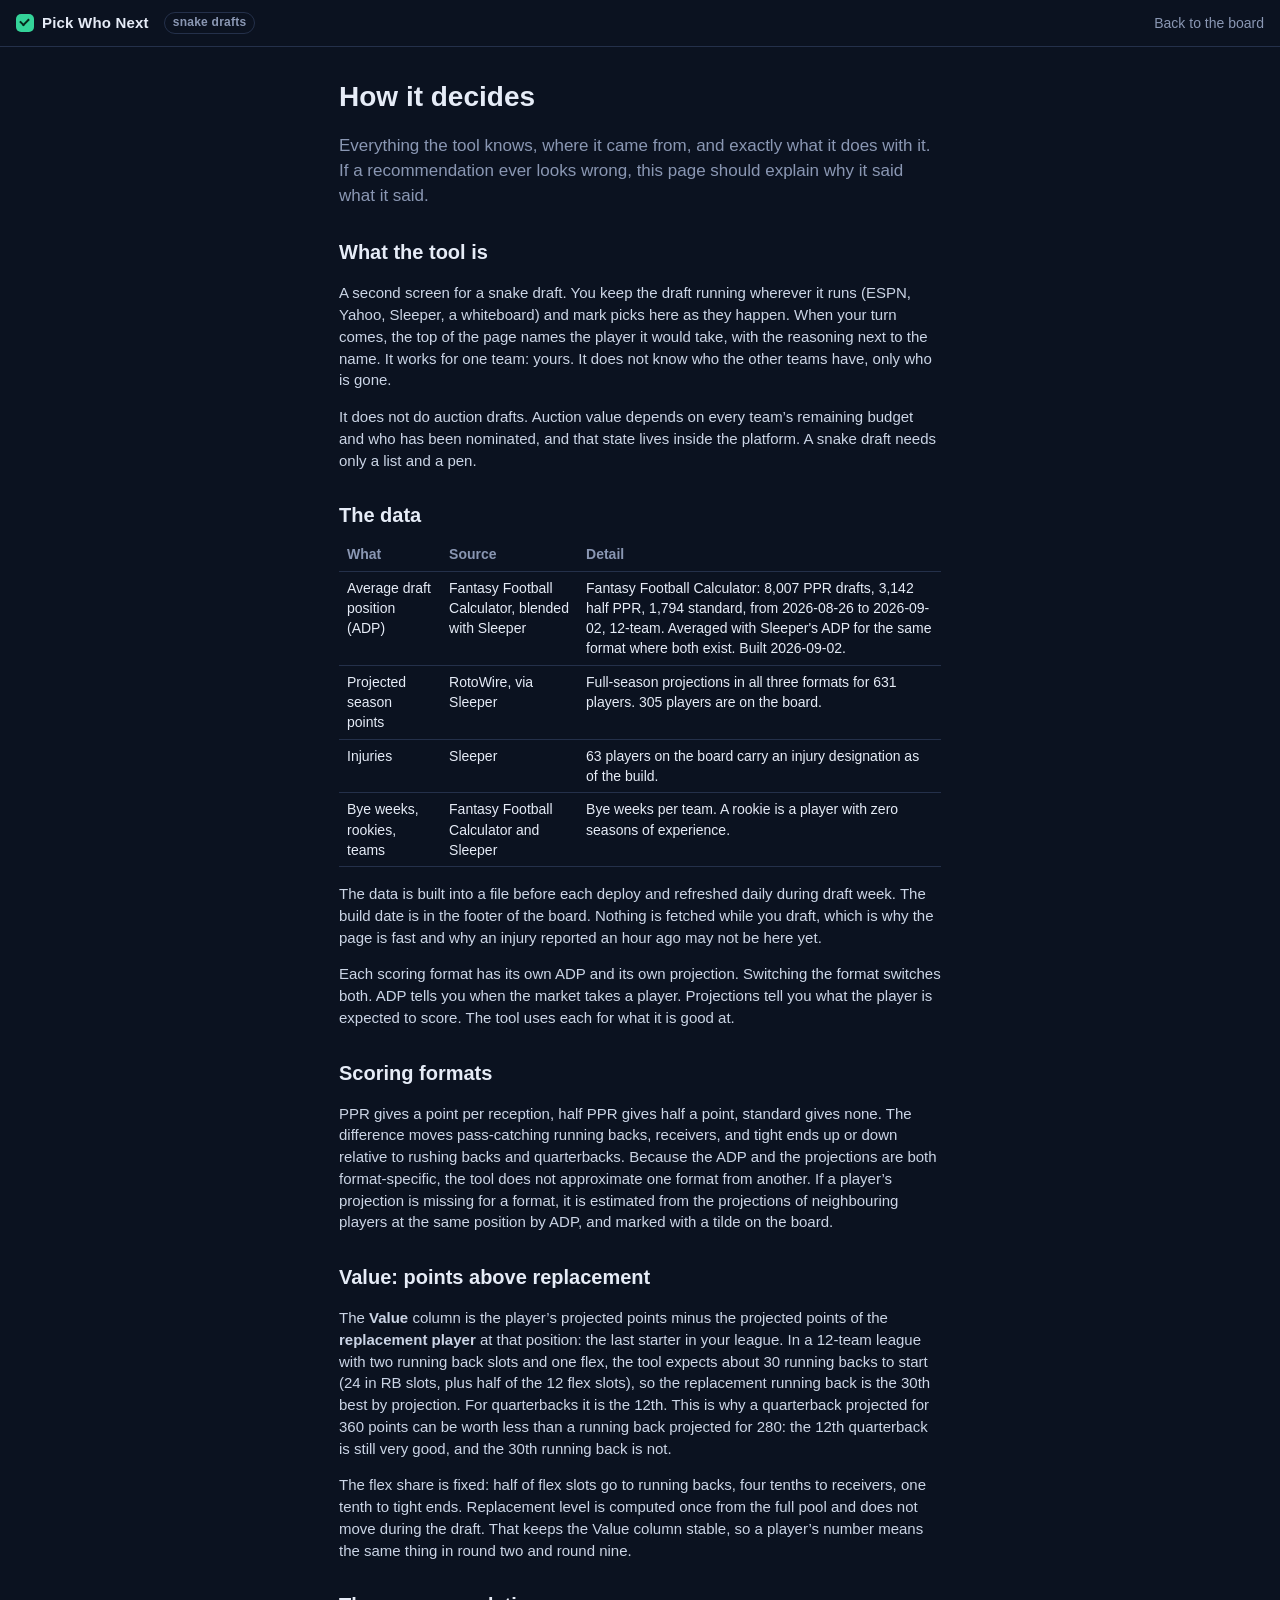
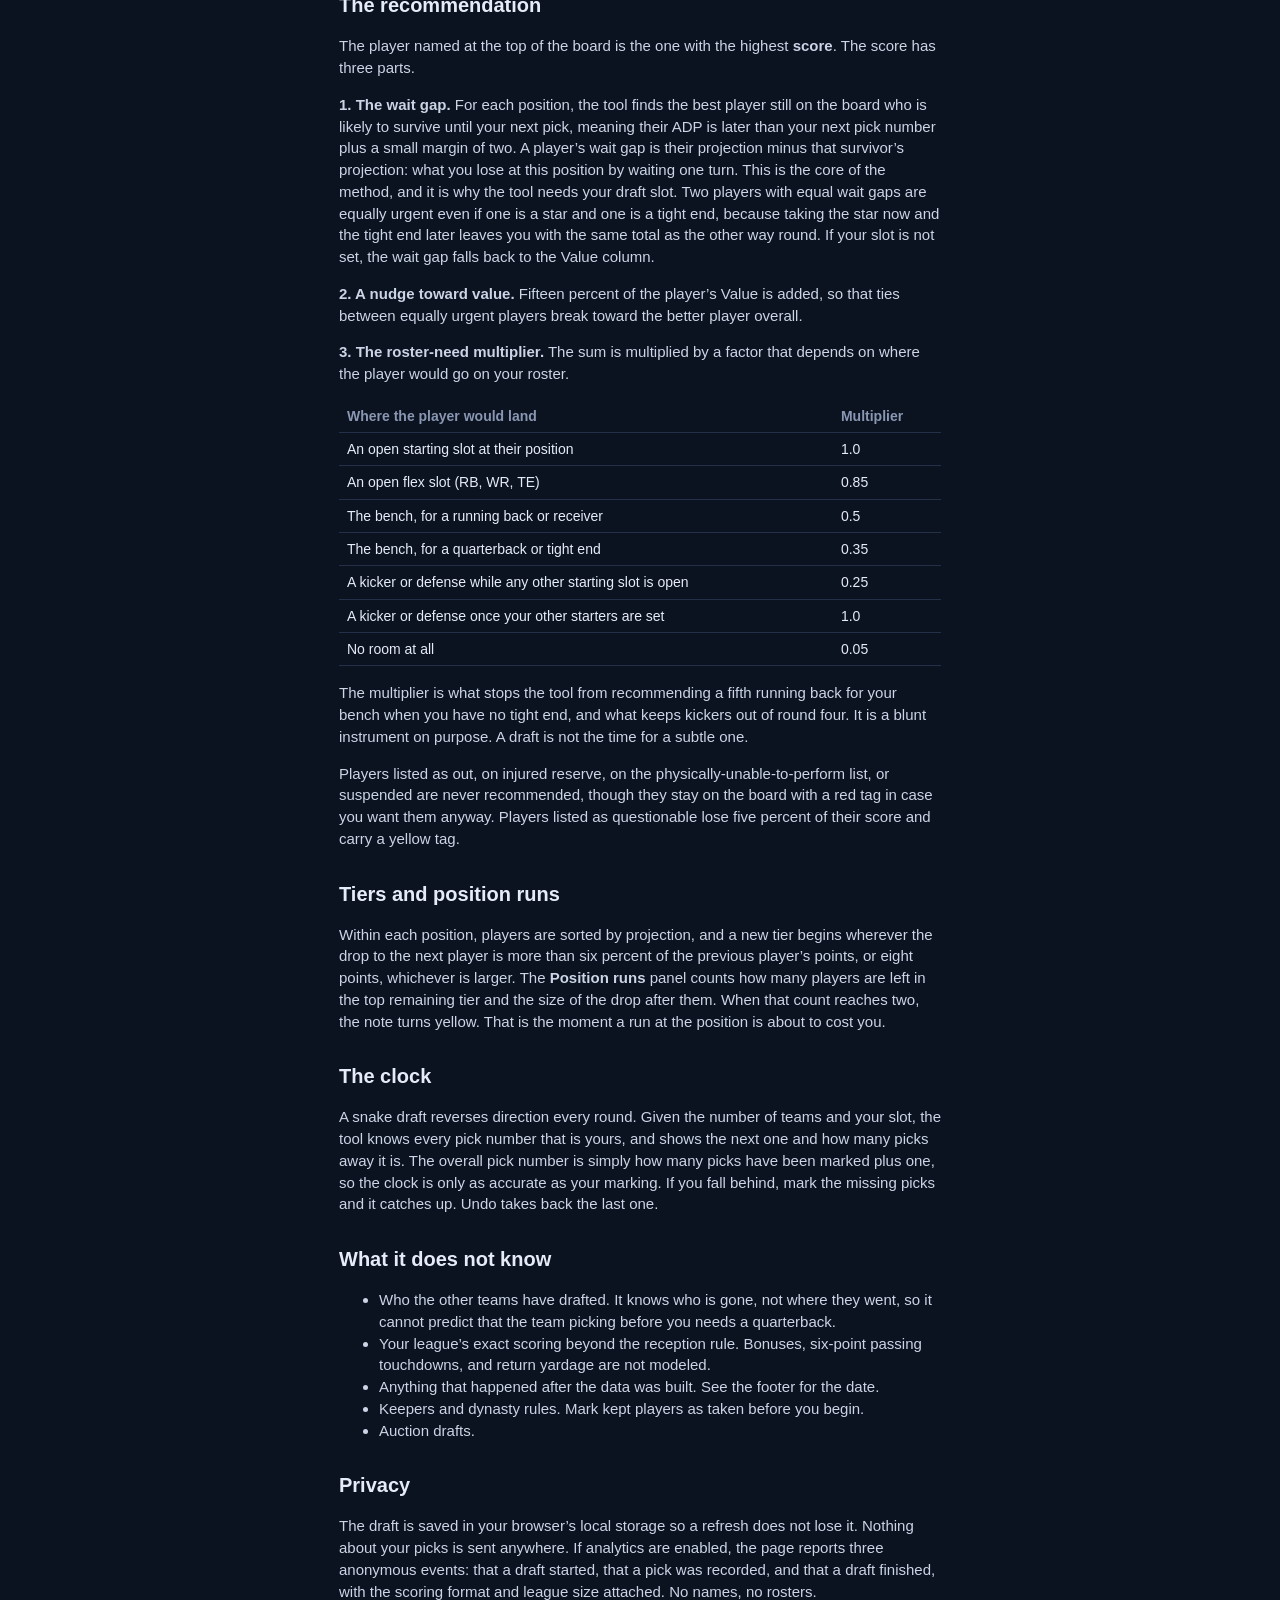
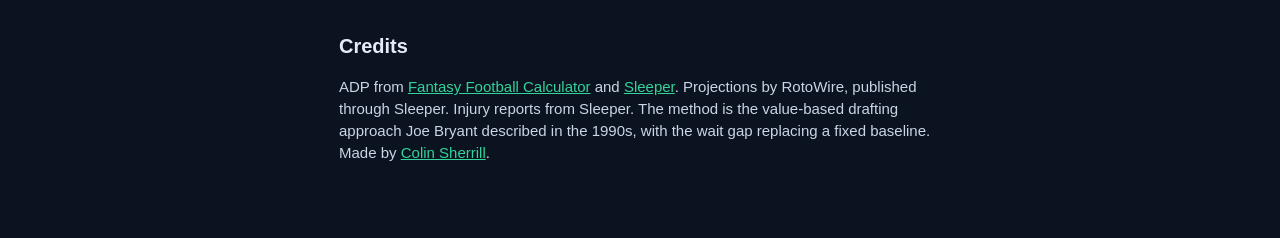
==== how.html @ 8ebbb06a "Pick Who Next: the board, the engine, the data build, and the methodology page A second screen for s" ====
<!doctype html>
<html lang="en">
<head>
<meta charset="utf-8">
<meta name="viewport" content="width=device-width, initial-scale=1">
<title>How Pick Who Next decides</title>
<meta name="description" content="Where the numbers come from and how the recommendation is built: ADP, projections, replacement level, the wait gap, and the roster-need multiplier.">
<link rel="icon" href="data:image/svg+xml,%3Csvg xmlns='http://www.w3.org/2000/svg' viewBox='0 0 64 64'%3E%3Crect width='64' height='64' rx='12' fill='%230f1a2b'/%3E%3Cpath d='M14 34l12 12 24-26' fill='none' stroke='%2334d399' stroke-width='9' stroke-linecap='round' stroke-linejoin='round'/%3E%3C/svg%3E">
<link rel="stylesheet" href="style.css">
</head>
<body>
<header class="top">
  <div class="brand"><a href="/" class="logo"><span class="mark"></span>Pick Who Next</a><span class="tag">snake drafts</span></div>
  <nav class="topnav"><a href="/">Back to the board</a></nav>
</header>
<main class="doc">
  <h1>How it decides</h1>
  <p class="lede">Everything the tool knows, where it came from, and exactly what it does with it. If a recommendation ever looks wrong, this page should explain why it said what it said.</p>

  <h2>What the tool is</h2>
  <p>A second screen for a snake draft. You keep the draft running wherever it runs (ESPN, Yahoo, Sleeper, a whiteboard) and mark picks here as they happen. When your turn comes, the top of the page names the player it would take, with the reasoning next to the name. It works for one team: yours. It does not know who the other teams have, only who is gone.</p>
  <p>It does not do auction drafts. Auction value depends on every team&rsquo;s remaining budget and who has been nominated, and that state lives inside the platform. A snake draft needs only a list and a pen.</p>

  <h2>The data</h2>
  <table id="dataTable">
    <tr><th>What</th><th>Source</th><th>Detail</th></tr>
    <tr><td>Average draft position (ADP)</td><td>Fantasy Football Calculator, blended with Sleeper</td><td id="adpDetail">Loading&hellip;</td></tr>
    <tr><td>Projected season points</td><td>RotoWire, via Sleeper</td><td id="projDetail">Loading&hellip;</td></tr>
    <tr><td>Injuries</td><td>Sleeper</td><td id="injDetail">Loading&hellip;</td></tr>
    <tr><td>Bye weeks, rookies, teams</td><td>Fantasy Football Calculator and Sleeper</td><td>Bye weeks per team. A rookie is a player with zero seasons of experience.</td></tr>
  </table>
  <p>The data is built into a file before each deploy and refreshed daily during draft week. The build date is in the footer of the board. Nothing is fetched while you draft, which is why the page is fast and why an injury reported an hour ago may not be here yet.</p>
  <p>Each scoring format has its own ADP and its own projection. Switching the format switches both. ADP tells you when the market takes a player. Projections tell you what the player is expected to score. The tool uses each for what it is good at.</p>

  <h2>Scoring formats</h2>
  <p>PPR gives a point per reception, half PPR gives half a point, standard gives none. The difference moves pass-catching running backs, receivers, and tight ends up or down relative to rushing backs and quarterbacks. Because the ADP and the projections are both format-specific, the tool does not approximate one format from another. If a player&rsquo;s projection is missing for a format, it is estimated from the projections of neighbouring players at the same position by ADP, and marked with a tilde on the board.</p>

  <h2>Value: points above replacement</h2>
  <p>The <b>Value</b> column is the player&rsquo;s projected points minus the projected points of the <b>replacement player</b> at that position: the last starter in your league. In a 12-team league with two running back slots and one flex, the tool expects about 30 running backs to start (24 in RB slots, plus half of the 12 flex slots), so the replacement running back is the 30th best by projection. For quarterbacks it is the 12th. This is why a quarterback projected for 360 points can be worth less than a running back projected for 280: the 12th quarterback is still very good, and the 30th running back is not.</p>
  <p>The flex share is fixed: half of flex slots go to running backs, four tenths to receivers, one tenth to tight ends. Replacement level is computed once from the full pool and does not move during the draft. That keeps the Value column stable, so a player&rsquo;s number means the same thing in round two and round nine.</p>

  <h2>The recommendation</h2>
  <p>The player named at the top of the board is the one with the highest <b>score</b>. The score has three parts.</p>
  <p><b>1. The wait gap.</b> For each position, the tool finds the best player still on the board who is likely to survive until your next pick, meaning their ADP is later than your next pick number plus a small margin of two. A player&rsquo;s wait gap is their projection minus that survivor&rsquo;s projection: what you lose at this position by waiting one turn. This is the core of the method, and it is why the tool needs your draft slot. Two players with equal wait gaps are equally urgent even if one is a star and one is a tight end, because taking the star now and the tight end later leaves you with the same total as the other way round. If your slot is not set, the wait gap falls back to the Value column.</p>
  <p><b>2. A nudge toward value.</b> Fifteen percent of the player&rsquo;s Value is added, so that ties between equally urgent players break toward the better player overall.</p>
  <p><b>3. The roster-need multiplier.</b> The sum is multiplied by a factor that depends on where the player would go on your roster.</p>
  <table>
    <tr><th>Where the player would land</th><th>Multiplier</th></tr>
    <tr><td>An open starting slot at their position</td><td>1.0</td></tr>
    <tr><td>An open flex slot (RB, WR, TE)</td><td>0.85</td></tr>
    <tr><td>The bench, for a running back or receiver</td><td>0.5</td></tr>
    <tr><td>The bench, for a quarterback or tight end</td><td>0.35</td></tr>
    <tr><td>A kicker or defense while any other starting slot is open</td><td>0.25</td></tr>
    <tr><td>A kicker or defense once your other starters are set</td><td>1.0</td></tr>
    <tr><td>No room at all</td><td>0.05</td></tr>
  </table>
  <p>The multiplier is what stops the tool from recommending a fifth running back for your bench when you have no tight end, and what keeps kickers out of round four. It is a blunt instrument on purpose. A draft is not the time for a subtle one.</p>
  <p>Players listed as out, on injured reserve, on the physically-unable-to-perform list, or suspended are never recommended, though they stay on the board with a red tag in case you want them anyway. Players listed as questionable lose five percent of their score and carry a yellow tag.</p>

  <h2>Tiers and position runs</h2>
  <p>Within each position, players are sorted by projection, and a new tier begins wherever the drop to the next player is more than six percent of the previous player&rsquo;s points, or eight points, whichever is larger. The <b>Position runs</b> panel counts how many players are left in the top remaining tier and the size of the drop after them. When that count reaches two, the note turns yellow. That is the moment a run at the position is about to cost you.</p>

  <h2>The clock</h2>
  <p>A snake draft reverses direction every round. Given the number of teams and your slot, the tool knows every pick number that is yours, and shows the next one and how many picks away it is. The overall pick number is simply how many picks have been marked plus one, so the clock is only as accurate as your marking. If you fall behind, mark the missing picks and it catches up. Undo takes back the last one.</p>

  <h2>What it does not know</h2>
  <ul>
    <li>Who the other teams have drafted. It knows who is gone, not where they went, so it cannot predict that the team picking before you needs a quarterback.</li>
    <li>Your league&rsquo;s exact scoring beyond the reception rule. Bonuses, six-point passing touchdowns, and return yardage are not modeled.</li>
    <li>Anything that happened after the data was built. See the footer for the date.</li>
    <li>Keepers and dynasty rules. Mark kept players as taken before you begin.</li>
    <li>Auction drafts.</li>
  </ul>

  <h2>Privacy</h2>
  <p>The draft is saved in your browser&rsquo;s local storage so a refresh does not lose it. Nothing about your picks is sent anywhere. If analytics are enabled, the page reports three anonymous events: that a draft started, that a pick was recorded, and that a draft finished, with the scoring format and league size attached. No names, no rosters.</p>

  <h2>Credits</h2>
  <p>ADP from <a href="https://fantasyfootballcalculator.com/adp">Fantasy Football Calculator</a> and <a href="https://sleeper.com">Sleeper</a>. Projections by RotoWire, published through Sleeper. Injury reports from Sleeper. The method is the value-based drafting approach Joe Bryant described in the 1990s, with the wait gap replacing a fixed baseline. Made by <a href="https://colin.sh">Colin Sherrill</a>.</p>
</main>
<script>
fetch("data/players.json").then(function (r) { return r.json(); }).then(function (d) {
  var m = d.meta, a = m.sources.adp.formats;
  function n(x) { return (x || 0).toLocaleString(); }
  document.getElementById("adpDetail").textContent = "Fantasy Football Calculator: " + n(a.ppr.drafts) + " PPR drafts, " + n(a.half.drafts) + " half PPR, " + n(a.std.drafts) + " standard, from " + a.ppr.start + " to " + a.ppr.end + ", 12-team. Averaged with Sleeper's ADP for the same format where both exist. Built " + m.built.slice(0, 10) + ".";
  document.getElementById("projDetail").textContent = "Full-season projections in all three formats for " + n(m.sources.projections.players) + " players. " + d.players.length + " players are on the board.";
  document.getElementById("injDetail").textContent = n(m.sources.injuries.flagged) + " players on the board carry an injury designation as of the build.";
});
</script>
</body>
</html>
---- style.css ----
/* Pick Who Next. Dark war room, position colors, one column on phones. */
:root {
  --bg: #0b1220; --panel: #111a2c; --panel2: #16213a; --line: #24304a;
  --text: #e6ecf7; --muted: #8a97b3; --accent: #34d399; --warn: #fbbf24; --bad: #f87171;
  --qb: #f472b6; --rb: #34d399; --wr: #60a5fa; --te: #fb923c; --k: #a78bfa; --def: #94a3b8;
  --mono: ui-monospace, SFMono-Regular, Menlo, Consolas, monospace;
  --sans: -apple-system, BlinkMacSystemFont, "Segoe UI", Roboto, Helvetica, Arial, sans-serif;
}
* { box-sizing: border-box; }
[hidden] { display: none !important; }
html { color-scheme: dark; }
body { margin: 0; background: var(--bg); color: var(--text); font: 15px/1.45 var(--sans); -webkit-font-smoothing: antialiased; }
a { color: var(--accent); }
button, input { font: inherit; color: inherit; }
.skip { position: absolute; left: -999px; }
.skip:focus { left: 8px; top: 8px; background: var(--accent); color: #000; padding: 6px 10px; z-index: 9; }
.muted { color: var(--muted); }

.top { display: flex; align-items: center; justify-content: space-between; padding: 12px 16px; border-bottom: 1px solid var(--line); }
.brand { display: flex; align-items: center; gap: 10px; }
.logo { color: var(--text); text-decoration: none; font-weight: 700; letter-spacing: .2px; display: flex; align-items: center; gap: 8px; }
.mark { width: 18px; height: 18px; border-radius: 5px; background: var(--accent); display: inline-block; position: relative; }
.mark::after { content: ""; position: absolute; left: 4px; top: 4px; width: 7px; height: 4px; border-left: 2.5px solid #06281c; border-bottom: 2.5px solid #06281c; transform: rotate(-45deg); }
.brand .tag { font-size: 12px; color: var(--muted); border: 1px solid var(--line); border-radius: 999px; padding: 1px 8px; }
.topnav a { color: var(--muted); text-decoration: none; font-size: 14px; }
.topnav a:hover { color: var(--text); }

.wrap { max-width: 1180px; margin: 0 auto; padding: 14px 16px 40px; }
.intro h1 { font-size: 24px; margin: 6px 0 4px; }
.intro p { margin: 0 0 14px; color: var(--muted); max-width: 70ch; }

.panel { background: var(--panel); border: 1px solid var(--line); border-radius: 12px; padding: 12px; }
.panel + .panel { margin-top: 12px; }
.ptitle { font-weight: 600; margin-bottom: 8px; display: flex; justify-content: space-between; align-items: baseline; }

.settings { margin-bottom: 12px; }
.row1 { display: flex; flex-wrap: wrap; gap: 10px; align-items: center; }
.seg { display: inline-flex; border: 1px solid var(--line); border-radius: 8px; overflow: hidden; }
.seg button { background: transparent; border: 0; padding: 7px 12px; cursor: pointer; color: var(--muted); }
.seg button + button { border-left: 1px solid var(--line); }
.seg button.on { background: var(--panel2); color: var(--text); }
.seg.small button { padding: 5px 9px; font-size: 13px; }
.num { display: inline-flex; align-items: center; gap: 6px; color: var(--muted); font-size: 14px; }
.num input { width: 58px; background: var(--panel2); border: 1px solid var(--line); border-radius: 6px; padding: 6px 8px; color: var(--text); }
.btn { background: var(--accent); color: #05281b; border: 0; border-radius: 8px; padding: 7px 12px; font-weight: 600; cursor: pointer; }
.btn.ghost { background: transparent; color: var(--text); border: 1px solid var(--line); font-weight: 500; }
.btn.ghost.danger:hover { border-color: var(--bad); color: var(--bad); }
.btn.wide { width: 100%; margin-top: 8px; }
.rostercfg { display: flex; flex-wrap: wrap; gap: 8px 12px; align-items: center; margin-top: 10px; padding-top: 10px; border-top: 1px solid var(--line); font-size: 14px; color: var(--muted); }
.rostercfg label { display: inline-flex; align-items: center; gap: 5px; }
.rostercfg input { width: 46px; background: var(--panel2); border: 1px solid var(--line); border-radius: 6px; padding: 4px 6px; color: var(--text); }
.cfgl { font-weight: 600; color: var(--text); }
.cfgnote { flex-basis: 100%; font-size: 13px; }

.grid { display: grid; grid-template-columns: minmax(0, 1fr) 320px; gap: 12px; align-items: start; }
@media (max-width: 860px) { .grid { grid-template-columns: 1fr; } }

.clockbar { display: flex; gap: 10px; align-items: stretch; margin-bottom: 12px; flex-wrap: wrap; }
.clock { flex: 1; min-width: 140px; background: var(--panel); border: 1px solid var(--line); border-radius: 12px; padding: 8px 12px; display: flex; flex-direction: column; }
.clock .k { font-size: 12px; color: var(--muted); }
.clock b { font-size: 22px; font-family: var(--mono); }
.clock small { color: var(--muted); font-size: 12px; }
.clock.mine.soon { border-color: var(--accent); box-shadow: 0 0 0 1px var(--accent) inset; }
.clock.mine.now { border-color: var(--accent); background: #10281f; }
.clockbtns { display: flex; align-items: center; }

.rec { margin-bottom: 12px; border-color: #2a4b3e; }
.reclabel { font-size: 12px; text-transform: uppercase; letter-spacing: .08em; color: var(--accent); }
.recname { font-size: 26px; font-weight: 700; margin: 2px 0; }
.recname small { font-size: 14px; font-weight: 500; color: var(--muted); margin-left: 8px; }
.recwhy { color: var(--text); margin: 4px 0 8px; max-width: 78ch; }
.recwhy .muted { color: var(--muted); }
.recalts { display: flex; flex-wrap: wrap; gap: 8px 18px; font-size: 13px; color: var(--muted); }
.recalts b { color: var(--text); font-weight: 600; }
.recbtns { margin-top: 10px; display: flex; gap: 8px; }

.toolbar { display: flex; flex-wrap: wrap; gap: 8px; align-items: center; }
#search { flex: 1 1 220px; background: var(--panel2); border: 1px solid var(--line); border-radius: 8px; padding: 8px 10px; color: var(--text); min-width: 0; }
.chips { display: flex; gap: 4px; flex-wrap: wrap; }
.chip { background: transparent; border: 1px solid var(--line); color: var(--muted); border-radius: 999px; padding: 4px 10px; cursor: pointer; font-size: 13px; }
.chip.active { color: var(--text); background: var(--panel2); }
.chip.needed { border-color: var(--accent); color: var(--accent); }
.count { font-size: 12px; color: var(--muted); margin: 8px 0 4px; }

.hdr, .prow { display: grid; grid-template-columns: 56px minmax(0, 1fr) 40px 52px 52px 52px 118px; gap: 8px; align-items: center; }
.hdr { font-size: 11px; text-transform: uppercase; letter-spacing: .06em; color: var(--muted); padding: 4px 8px; border-bottom: 1px solid var(--line); }
.h-bye, .h-adp, .h-proj, .h-val, .adp, .proj, .val, .bye { text-align: right; font-family: var(--mono); font-size: 13px; }
.prow { padding: 7px 8px; border-left: 3px solid transparent; border-bottom: 1px solid #1a2438; }
.prow.rec { background: #10281f; }
.prow.out { opacity: .55; }
.pos { font-size: 12px; font-weight: 700; font-family: var(--mono); }
.pos small { font-weight: 400; opacity: .8; margin-left: 2px; }
.name { font-weight: 600; white-space: nowrap; overflow: hidden; text-overflow: ellipsis; }
.name .tm { font-weight: 400; color: var(--muted); font-size: 12px; margin-left: 6px; }
.tag { display: inline-block; font-size: 10px; padding: 1px 5px; border-radius: 4px; margin-left: 5px; vertical-align: middle; font-weight: 600; letter-spacing: .02em; }
.tag.r { background: #2b2a44; color: #c4b5fd; }
.tag.t { background: #1c2740; color: var(--muted); }
.tag.q { background: #3a2f12; color: var(--warn); }
.tag.o { background: #3b1a1a; color: var(--bad); }
.tag.e { background: #1c2740; color: var(--muted); }
.val.neg { color: var(--muted); }
.acts { display: flex; gap: 6px; justify-content: flex-end; }
.mini { border: 1px solid var(--line); background: transparent; color: var(--text); border-radius: 6px; padding: 4px 9px; cursor: pointer; font-size: 13px; }
.mini.mine { border-color: var(--accent); color: var(--accent); }
.mini.mine.now { background: var(--accent); color: #05281b; font-weight: 600; }
.empty { color: var(--muted); padding: 18px 8px; text-align: center; }

@media (max-width: 640px) {
  .hdr, .prow { grid-template-columns: 44px minmax(0, 1fr) 46px 46px 104px; }
  .h-bye, .bye, .h-proj, .proj { display: none; }
  .mini { padding: 4px 7px; font-size: 12px; }
  .intro h1 { font-size: 20px; }
}

.slot { display: grid; grid-template-columns: 44px 1fr; gap: 8px; padding: 4px 0; border-bottom: 1px solid #1a2438; font-size: 14px; }
.slot .sp { font-family: var(--mono); font-size: 12px; font-weight: 700; }
.slot .who.empty { color: var(--muted); }
.slot small { color: var(--muted); margin-left: 6px; font-size: 12px; }
.benchl { font-size: 12px; color: var(--muted); margin: 8px 0 2px; }
.warn { margin-top: 8px; font-size: 13px; color: var(--warn); }
.ok { color: var(--accent); font-size: 13px; margin-bottom: 6px; }
.need { font-size: 13px; color: var(--muted); margin-bottom: 6px; }
.need b { color: var(--text); }

.cliff { margin-bottom: 8px; }
.cliff .t { display: flex; justify-content: space-between; font-size: 13px; }
.cliff .bar { height: 6px; background: #1a2438; border-radius: 3px; overflow: hidden; margin: 4px 0; }
.cliff .bar span { display: block; height: 100%; }
.cliff .n { font-size: 12px; color: var(--muted); }
.cliff .n.warn { color: var(--warn); }

.logitem { display: flex; gap: 8px; align-items: baseline; font-size: 13px; padding: 3px 0; }
.logitem .pk { font-family: var(--mono); color: var(--muted); width: 40px; }
.logitem .mt { font-size: 10px; color: var(--accent); border: 1px solid var(--accent); border-radius: 4px; padding: 0 4px; }

.summary { margin-top: 12px; }
.summary pre { white-space: pre-wrap; font-family: var(--mono); font-size: 13px; background: var(--panel2); padding: 12px; border-radius: 8px; }
.sumbtns { display: flex; gap: 8px; }

.foot { max-width: 1180px; margin: 0 auto; padding: 0 16px 30px; color: var(--muted); font-size: 13px; display: flex; flex-wrap: wrap; gap: 6px; }
.foot a { color: var(--muted); }

/* how.html */
.doc { max-width: 76ch; margin: 0 auto; padding: 20px 16px 60px; }
.doc h1 { font-size: 28px; margin: 10px 0 6px; }
.doc h2 { font-size: 20px; margin: 30px 0 8px; }
.doc p, .doc li { color: #cbd5e6; }
.doc table { border-collapse: collapse; width: 100%; font-size: 14px; margin: 8px 0 16px; }
.doc td, .doc th { text-align: left; padding: 6px 8px; border-bottom: 1px solid var(--line); vertical-align: top; }
.doc th { color: var(--muted); font-weight: 600; }
.doc code { font-family: var(--mono); font-size: 13px; background: var(--panel2); padding: 1px 5px; border-radius: 4px; }
.doc .lede { font-size: 17px; color: var(--muted); }
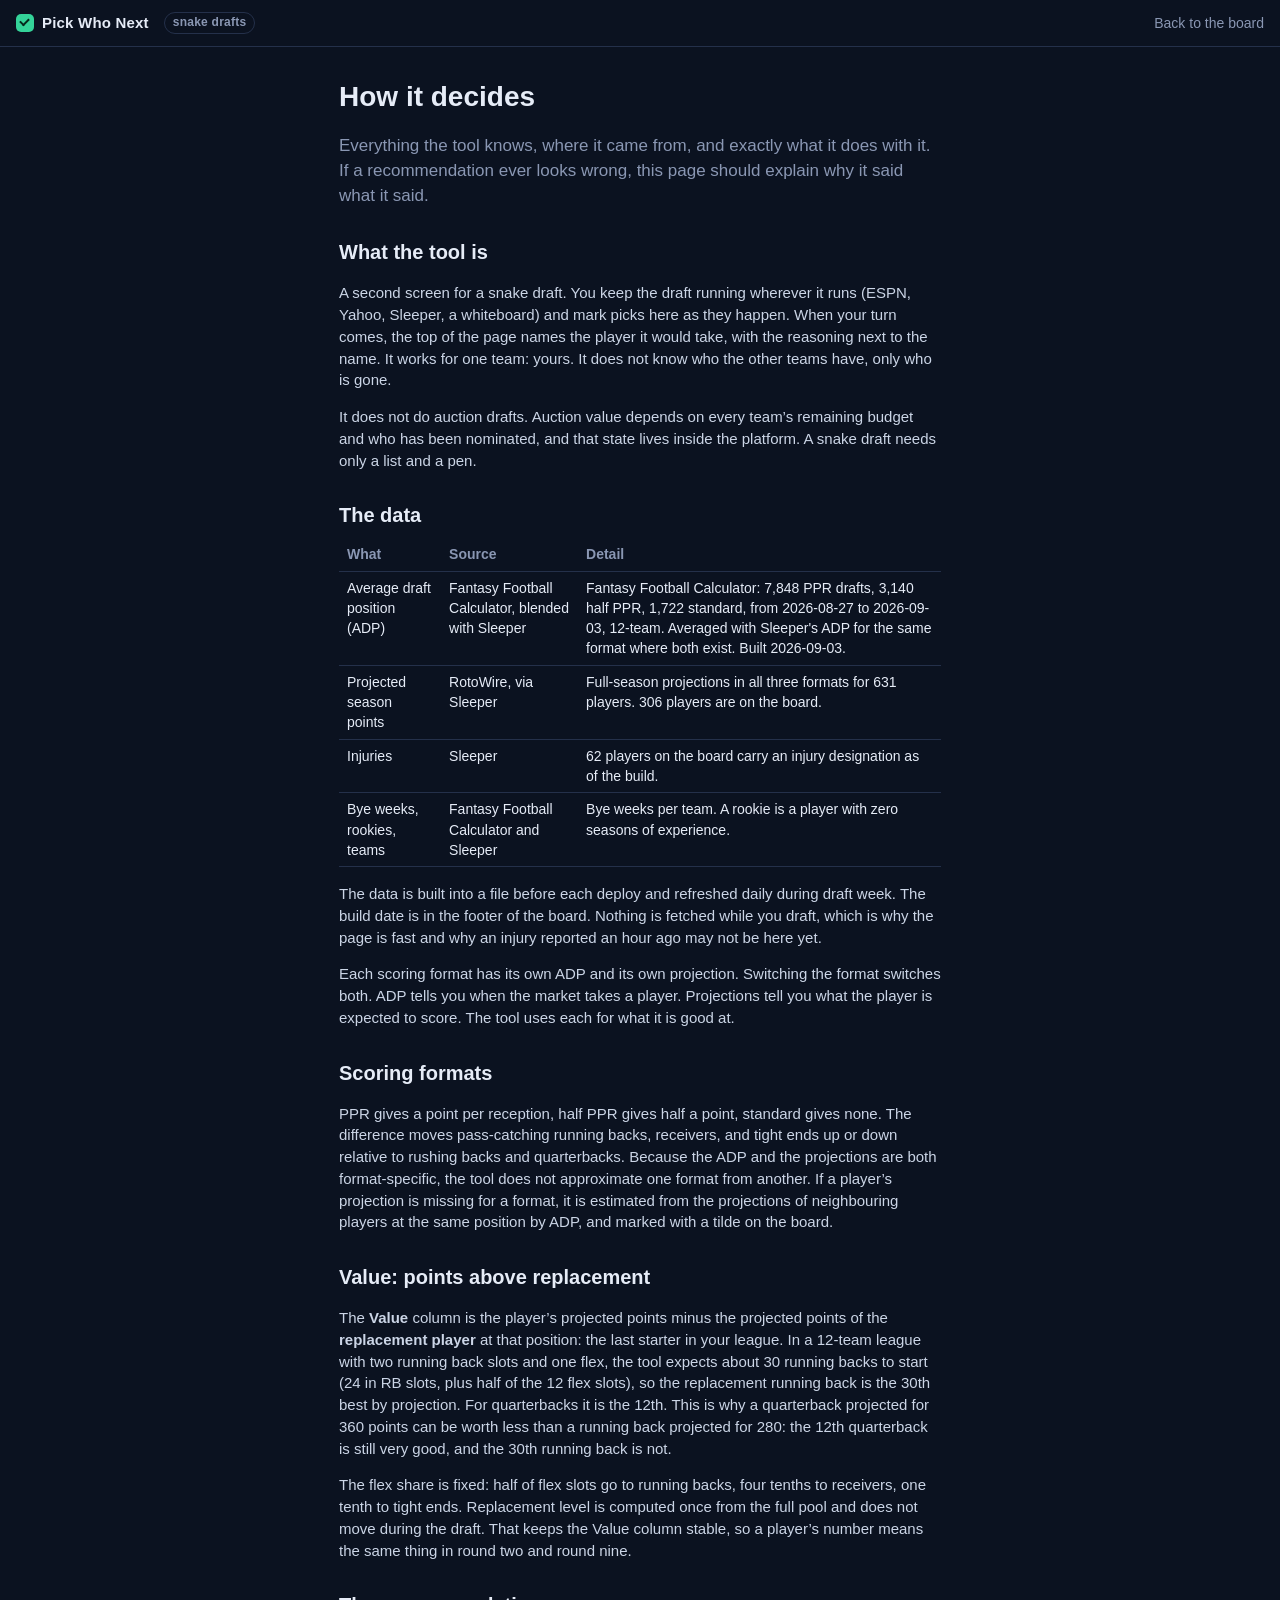
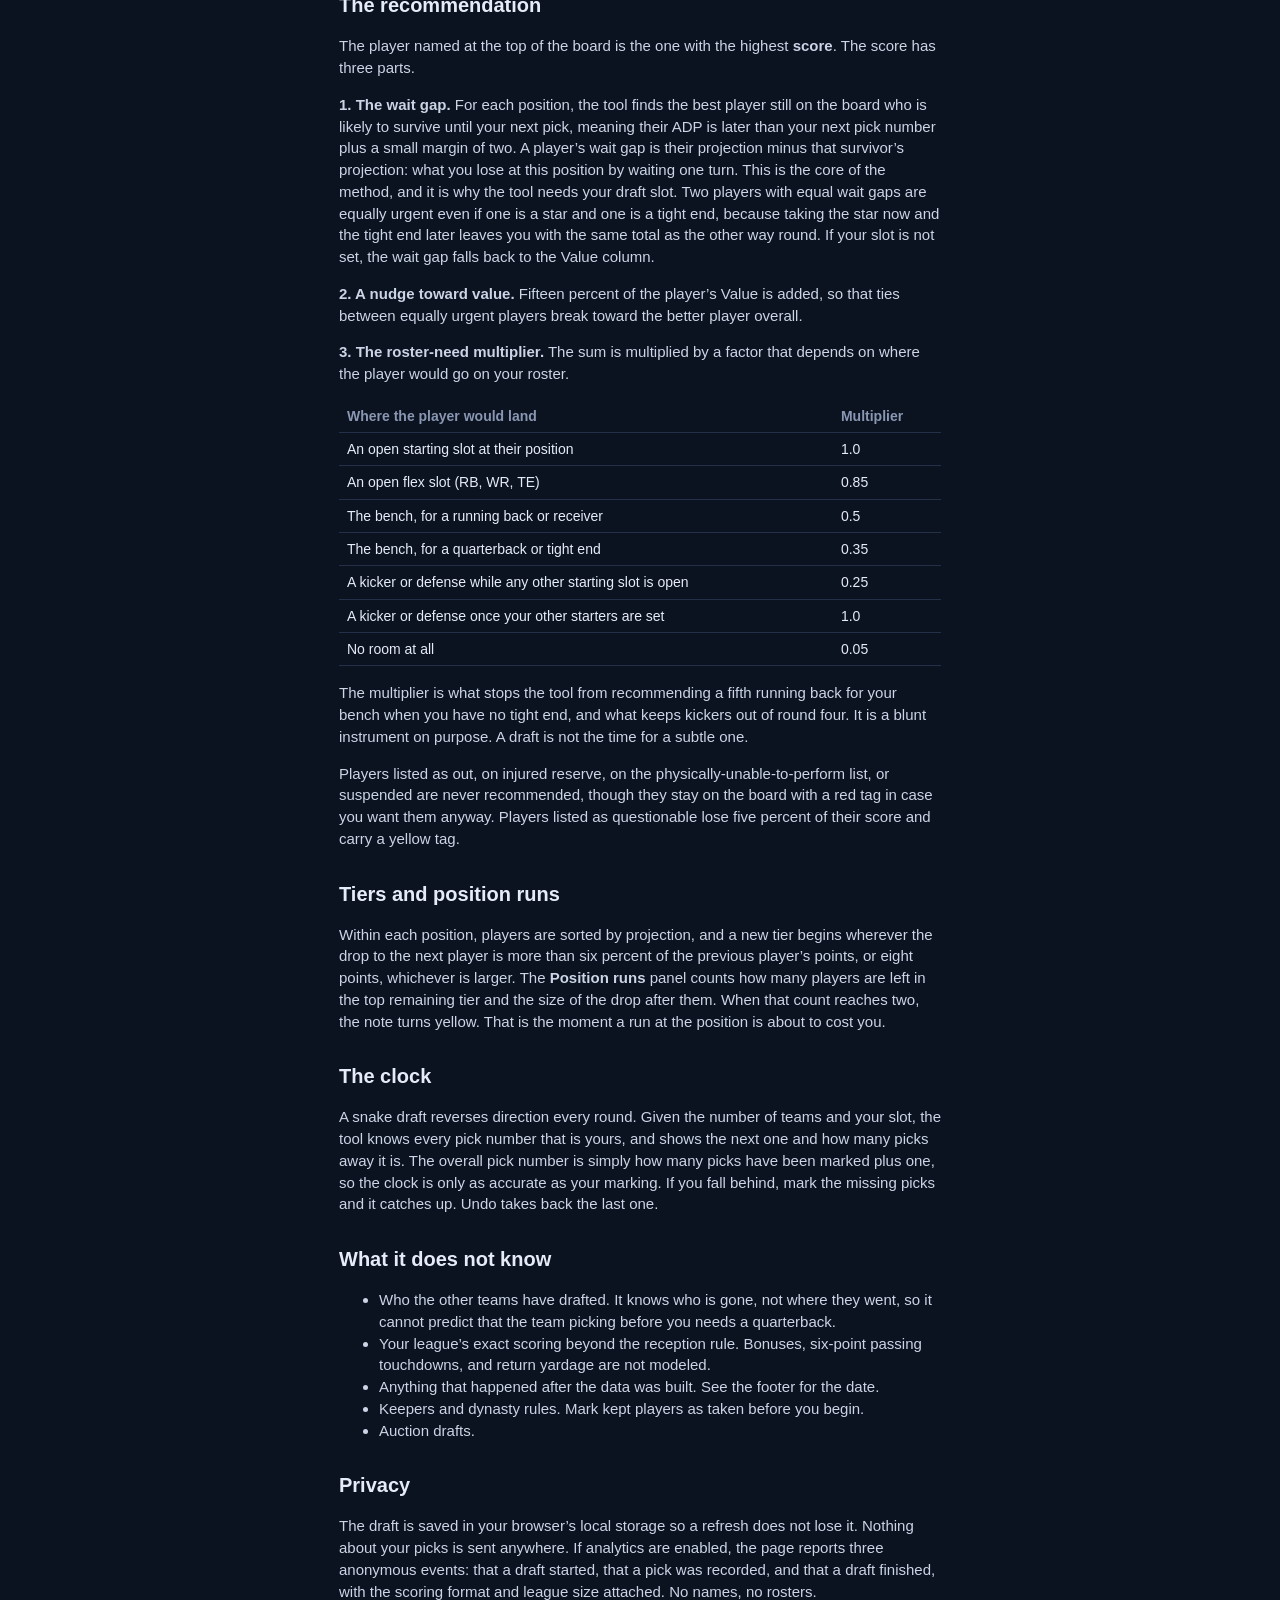
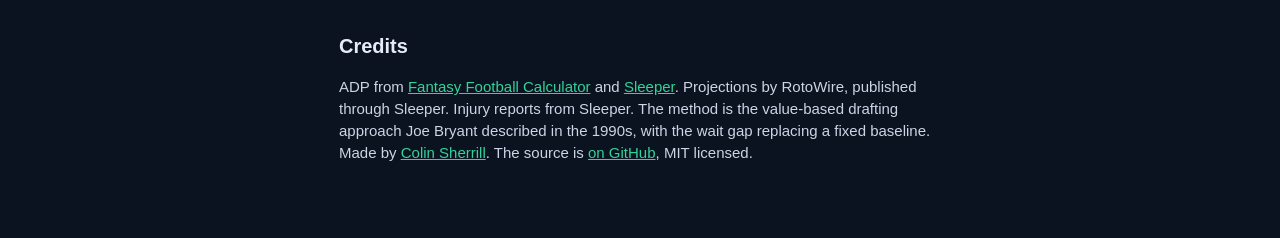
==== commit 2d6c416d: "Open source: MIT license, source links, and a status note on the ads plan Co-Authored-By: Claude Fab" ====
--- a/how.html
+++ b/how.html
@@ -76,7 +76,7 @@
   <p>The draft is saved in your browser&rsquo;s local storage so a refresh does not lose it. Nothing about your picks is sent anywhere. If analytics are enabled, the page reports three anonymous events: that a draft started, that a pick was recorded, and that a draft finished, with the scoring format and league size attached. No names, no rosters.</p>
 
   <h2>Credits</h2>
-  <p>ADP from <a href="https://fantasyfootballcalculator.com/adp">Fantasy Football Calculator</a> and <a href="https://sleeper.com">Sleeper</a>. Projections by RotoWire, published through Sleeper. Injury reports from Sleeper. The method is the value-based drafting approach Joe Bryant described in the 1990s, with the wait gap replacing a fixed baseline. Made by <a href="https://colin.sh">Colin Sherrill</a>.</p>
+  <p>ADP from <a href="https://fantasyfootballcalculator.com/adp">Fantasy Football Calculator</a> and <a href="https://sleeper.com">Sleeper</a>. Projections by RotoWire, published through Sleeper. Injury reports from Sleeper. The method is the value-based drafting approach Joe Bryant described in the 1990s, with the wait gap replacing a fixed baseline. Made by <a href="https://colin.sh">Colin Sherrill</a>. The source is <a href="https://github.com/cpsherrill/pickwhonext">on GitHub</a>, MIT licensed.</p>
 </main>
 <script>
 fetch("data/players.json").then(function (r) { return r.json(); }).then(function (d) {
--- a/style.css
+++ b/style.css
@@ -106,9 +106,15 @@
 .empty { color: var(--muted); padding: 18px 8px; text-align: center; }
 
 @media (max-width: 640px) {
-  .hdr, .prow { grid-template-columns: 44px minmax(0, 1fr) 46px 46px 104px; }
-  .h-bye, .bye, .h-proj, .proj { display: none; }
-  .mini { padding: 4px 7px; font-size: 12px; }
+  .hdr, .prow { grid-template-columns: 40px minmax(0, 1fr) 44px 92px; gap: 6px; }
+  .h-bye, .bye, .h-proj, .proj, .h-val, .val { display: none; }
+  .prow { padding: 6px; }
+  .name { white-space: normal; font-size: 14px; line-height: 1.25; }
+  .name .sub { display: block; margin-top: 1px; }
+  .name .tm { margin-left: 0; }
+  .name .tag:first-of-type { margin-left: 6px; }
+  .mini { padding: 4px 6px; font-size: 12px; }
+  .acts { gap: 4px; }
   .intro h1 { font-size: 20px; }
 }
 
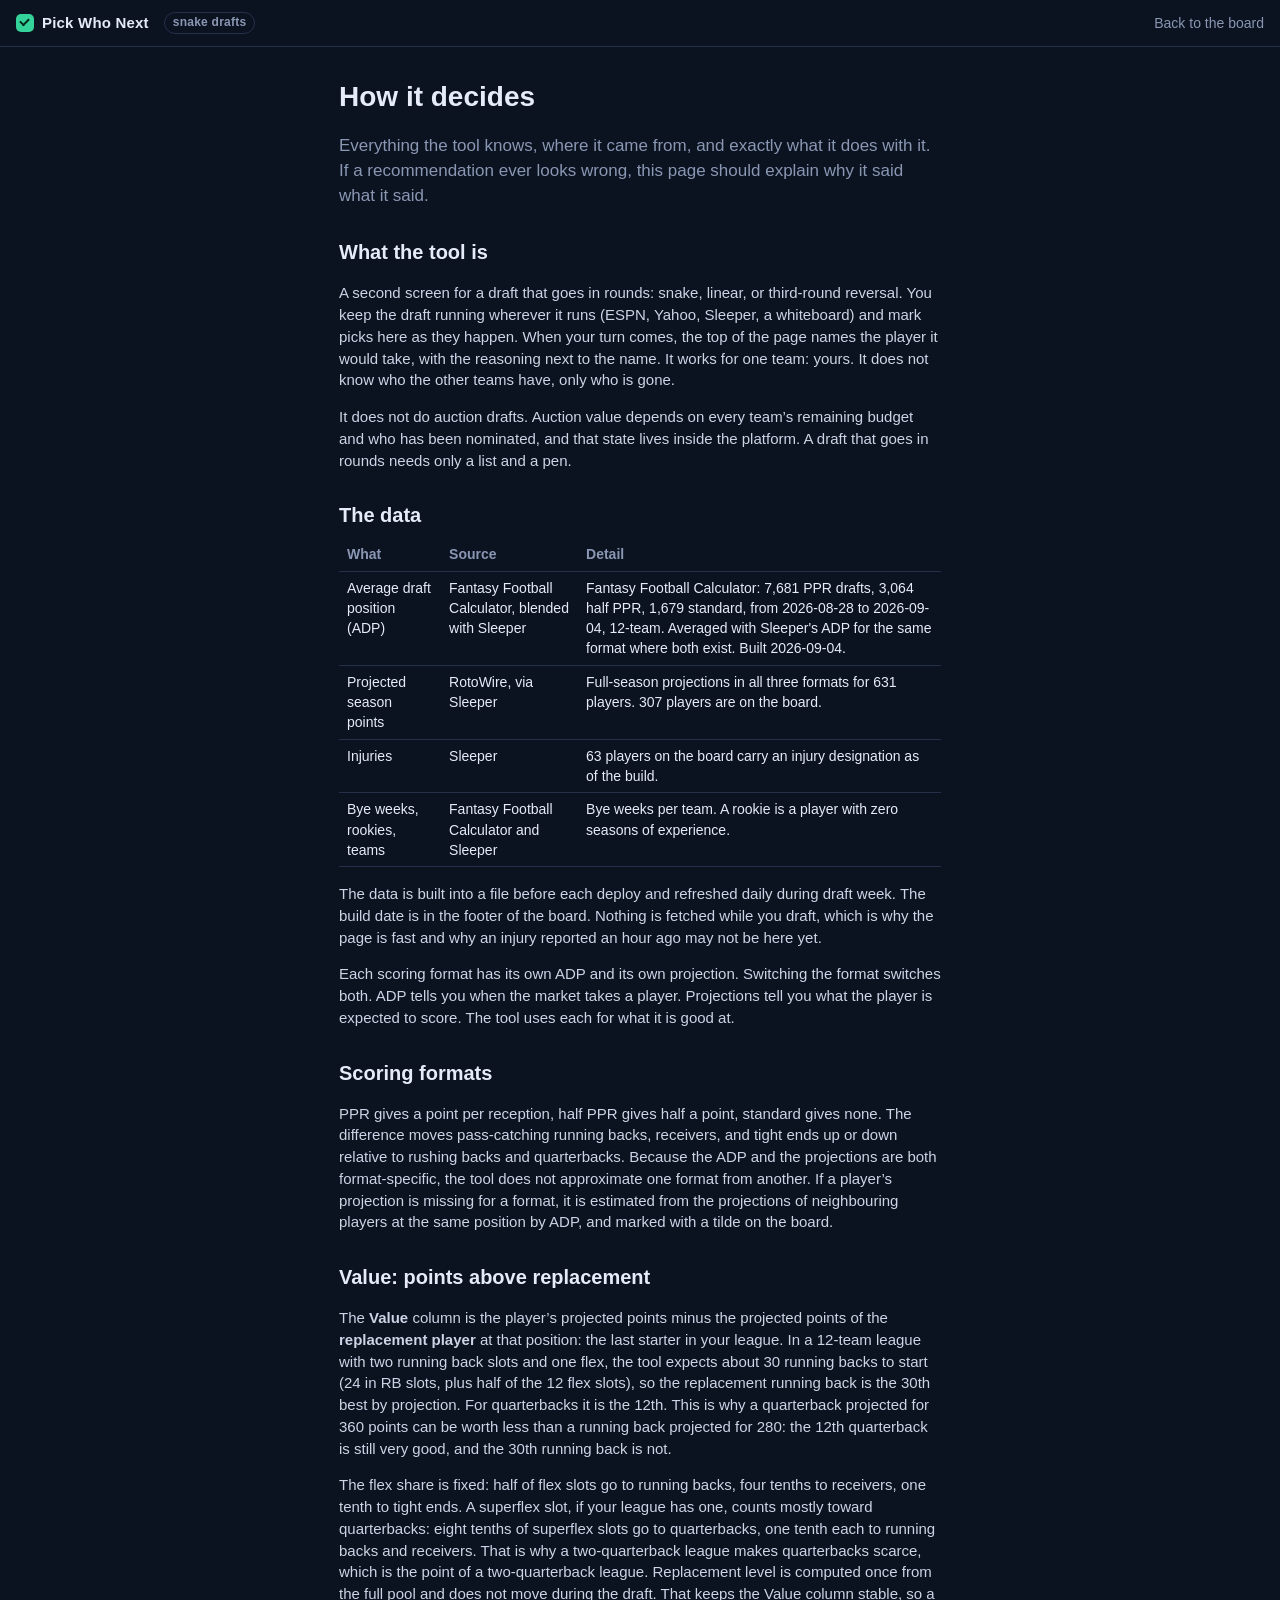
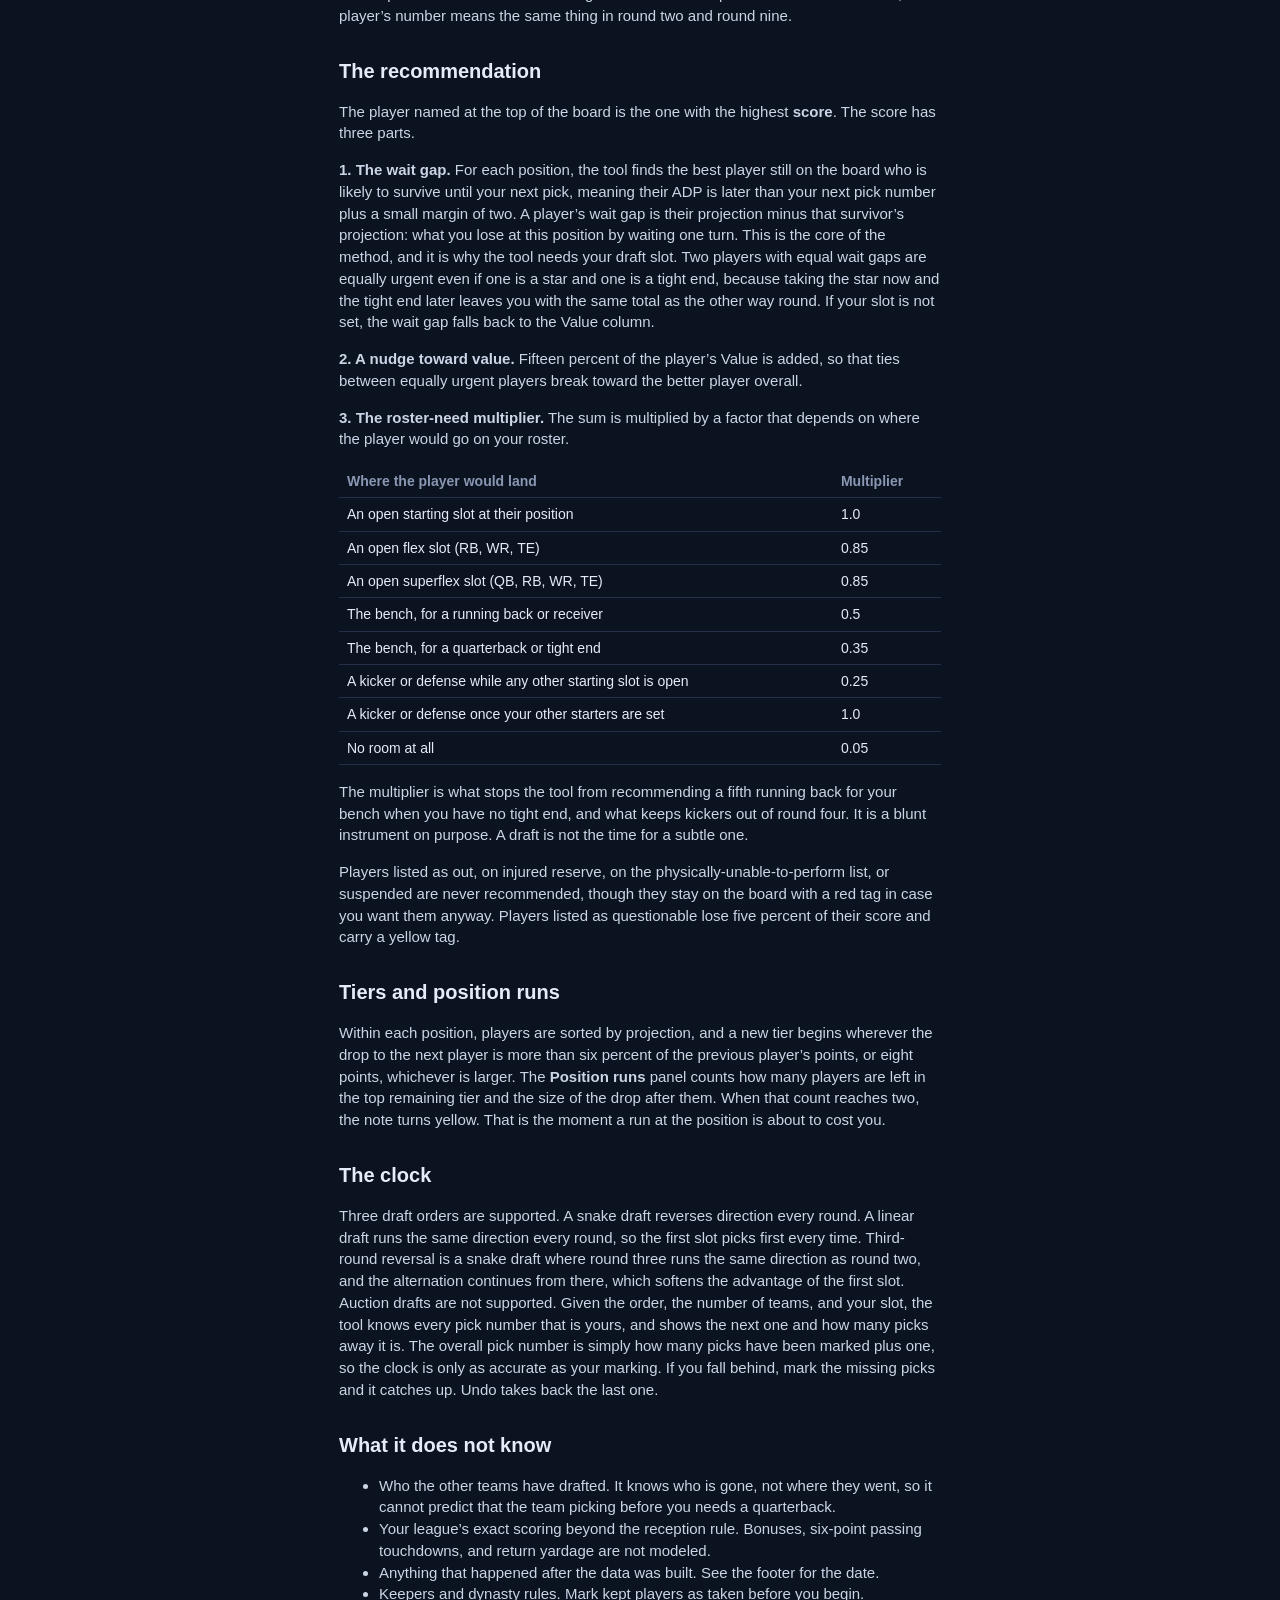
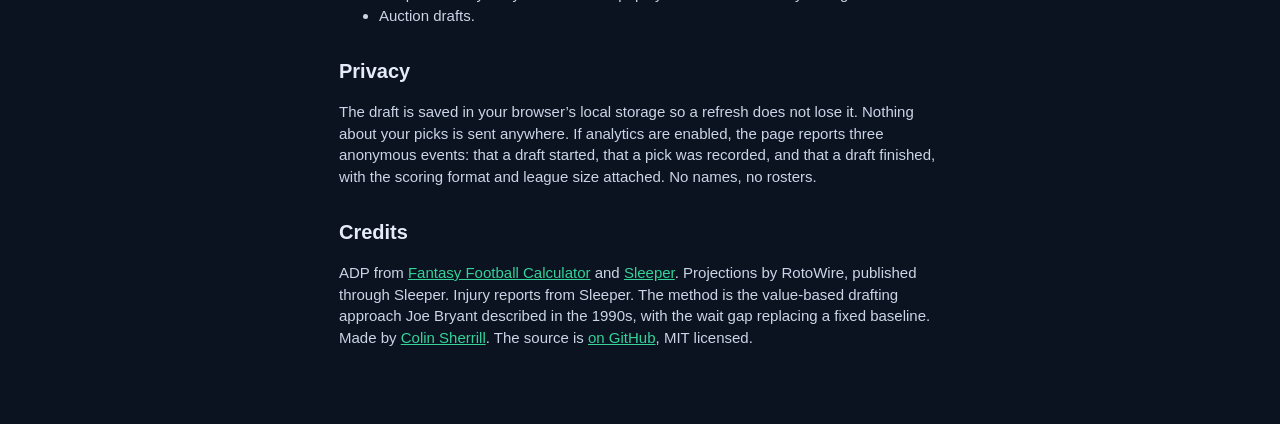
==== commit 6950b851: "Draft order (snake, linear, third-round reversal), superflex, and a visible roster line From the ori" ====
--- a/how.html
+++ b/how.html
@@ -18,8 +18,8 @@
   <p class="lede">Everything the tool knows, where it came from, and exactly what it does with it. If a recommendation ever looks wrong, this page should explain why it said what it said.</p>
 
   <h2>What the tool is</h2>
-  <p>A second screen for a snake draft. You keep the draft running wherever it runs (ESPN, Yahoo, Sleeper, a whiteboard) and mark picks here as they happen. When your turn comes, the top of the page names the player it would take, with the reasoning next to the name. It works for one team: yours. It does not know who the other teams have, only who is gone.</p>
-  <p>It does not do auction drafts. Auction value depends on every team&rsquo;s remaining budget and who has been nominated, and that state lives inside the platform. A snake draft needs only a list and a pen.</p>
+  <p>A second screen for a draft that goes in rounds: snake, linear, or third-round reversal. You keep the draft running wherever it runs (ESPN, Yahoo, Sleeper, a whiteboard) and mark picks here as they happen. When your turn comes, the top of the page names the player it would take, with the reasoning next to the name. It works for one team: yours. It does not know who the other teams have, only who is gone.</p>
+  <p>It does not do auction drafts. Auction value depends on every team&rsquo;s remaining budget and who has been nominated, and that state lives inside the platform. A draft that goes in rounds needs only a list and a pen.</p>
 
   <h2>The data</h2>
   <table id="dataTable">
@@ -37,7 +37,7 @@
 
   <h2>Value: points above replacement</h2>
   <p>The <b>Value</b> column is the player&rsquo;s projected points minus the projected points of the <b>replacement player</b> at that position: the last starter in your league. In a 12-team league with two running back slots and one flex, the tool expects about 30 running backs to start (24 in RB slots, plus half of the 12 flex slots), so the replacement running back is the 30th best by projection. For quarterbacks it is the 12th. This is why a quarterback projected for 360 points can be worth less than a running back projected for 280: the 12th quarterback is still very good, and the 30th running back is not.</p>
-  <p>The flex share is fixed: half of flex slots go to running backs, four tenths to receivers, one tenth to tight ends. Replacement level is computed once from the full pool and does not move during the draft. That keeps the Value column stable, so a player&rsquo;s number means the same thing in round two and round nine.</p>
+  <p>The flex share is fixed: half of flex slots go to running backs, four tenths to receivers, one tenth to tight ends. A superflex slot, if your league has one, counts mostly toward quarterbacks: eight tenths of superflex slots go to quarterbacks, one tenth each to running backs and receivers. That is why a two-quarterback league makes quarterbacks scarce, which is the point of a two-quarterback league. Replacement level is computed once from the full pool and does not move during the draft. That keeps the Value column stable, so a player&rsquo;s number means the same thing in round two and round nine.</p>
 
   <h2>The recommendation</h2>
   <p>The player named at the top of the board is the one with the highest <b>score</b>. The score has three parts.</p>
@@ -48,6 +48,7 @@
     <tr><th>Where the player would land</th><th>Multiplier</th></tr>
     <tr><td>An open starting slot at their position</td><td>1.0</td></tr>
     <tr><td>An open flex slot (RB, WR, TE)</td><td>0.85</td></tr>
+    <tr><td>An open superflex slot (QB, RB, WR, TE)</td><td>0.85</td></tr>
     <tr><td>The bench, for a running back or receiver</td><td>0.5</td></tr>
     <tr><td>The bench, for a quarterback or tight end</td><td>0.35</td></tr>
     <tr><td>A kicker or defense while any other starting slot is open</td><td>0.25</td></tr>
@@ -61,7 +62,7 @@
   <p>Within each position, players are sorted by projection, and a new tier begins wherever the drop to the next player is more than six percent of the previous player&rsquo;s points, or eight points, whichever is larger. The <b>Position runs</b> panel counts how many players are left in the top remaining tier and the size of the drop after them. When that count reaches two, the note turns yellow. That is the moment a run at the position is about to cost you.</p>
 
   <h2>The clock</h2>
-  <p>A snake draft reverses direction every round. Given the number of teams and your slot, the tool knows every pick number that is yours, and shows the next one and how many picks away it is. The overall pick number is simply how many picks have been marked plus one, so the clock is only as accurate as your marking. If you fall behind, mark the missing picks and it catches up. Undo takes back the last one.</p>
+  <p>Three draft orders are supported. A snake draft reverses direction every round. A linear draft runs the same direction every round, so the first slot picks first every time. Third-round reversal is a snake draft where round three runs the same direction as round two, and the alternation continues from there, which softens the advantage of the first slot. Auction drafts are not supported. Given the order, the number of teams, and your slot, the tool knows every pick number that is yours, and shows the next one and how many picks away it is. The overall pick number is simply how many picks have been marked plus one, so the clock is only as accurate as your marking. If you fall behind, mark the missing picks and it catches up. Undo takes back the last one.</p>
 
   <h2>What it does not know</h2>
   <ul>
--- a/style.css
+++ b/style.css
@@ -46,6 +46,8 @@
 .btn.ghost { background: transparent; color: var(--text); border: 1px solid var(--line); font-weight: 500; }
 .btn.ghost.danger:hover { border-color: var(--bad); color: var(--bad); }
 .btn.wide { width: 100%; margin-top: 8px; }
+.rsum { font-family: var(--mono); font-size: 12px; color: var(--muted); cursor: pointer; letter-spacing: .02em; }
+.rsum:hover { color: var(--text); }
 .rostercfg { display: flex; flex-wrap: wrap; gap: 8px 12px; align-items: center; margin-top: 10px; padding-top: 10px; border-top: 1px solid var(--line); font-size: 14px; color: var(--muted); }
 .rostercfg label { display: inline-flex; align-items: center; gap: 5px; }
 .rostercfg input { width: 46px; background: var(--panel2); border: 1px solid var(--line); border-radius: 6px; padding: 4px 6px; color: var(--text); }
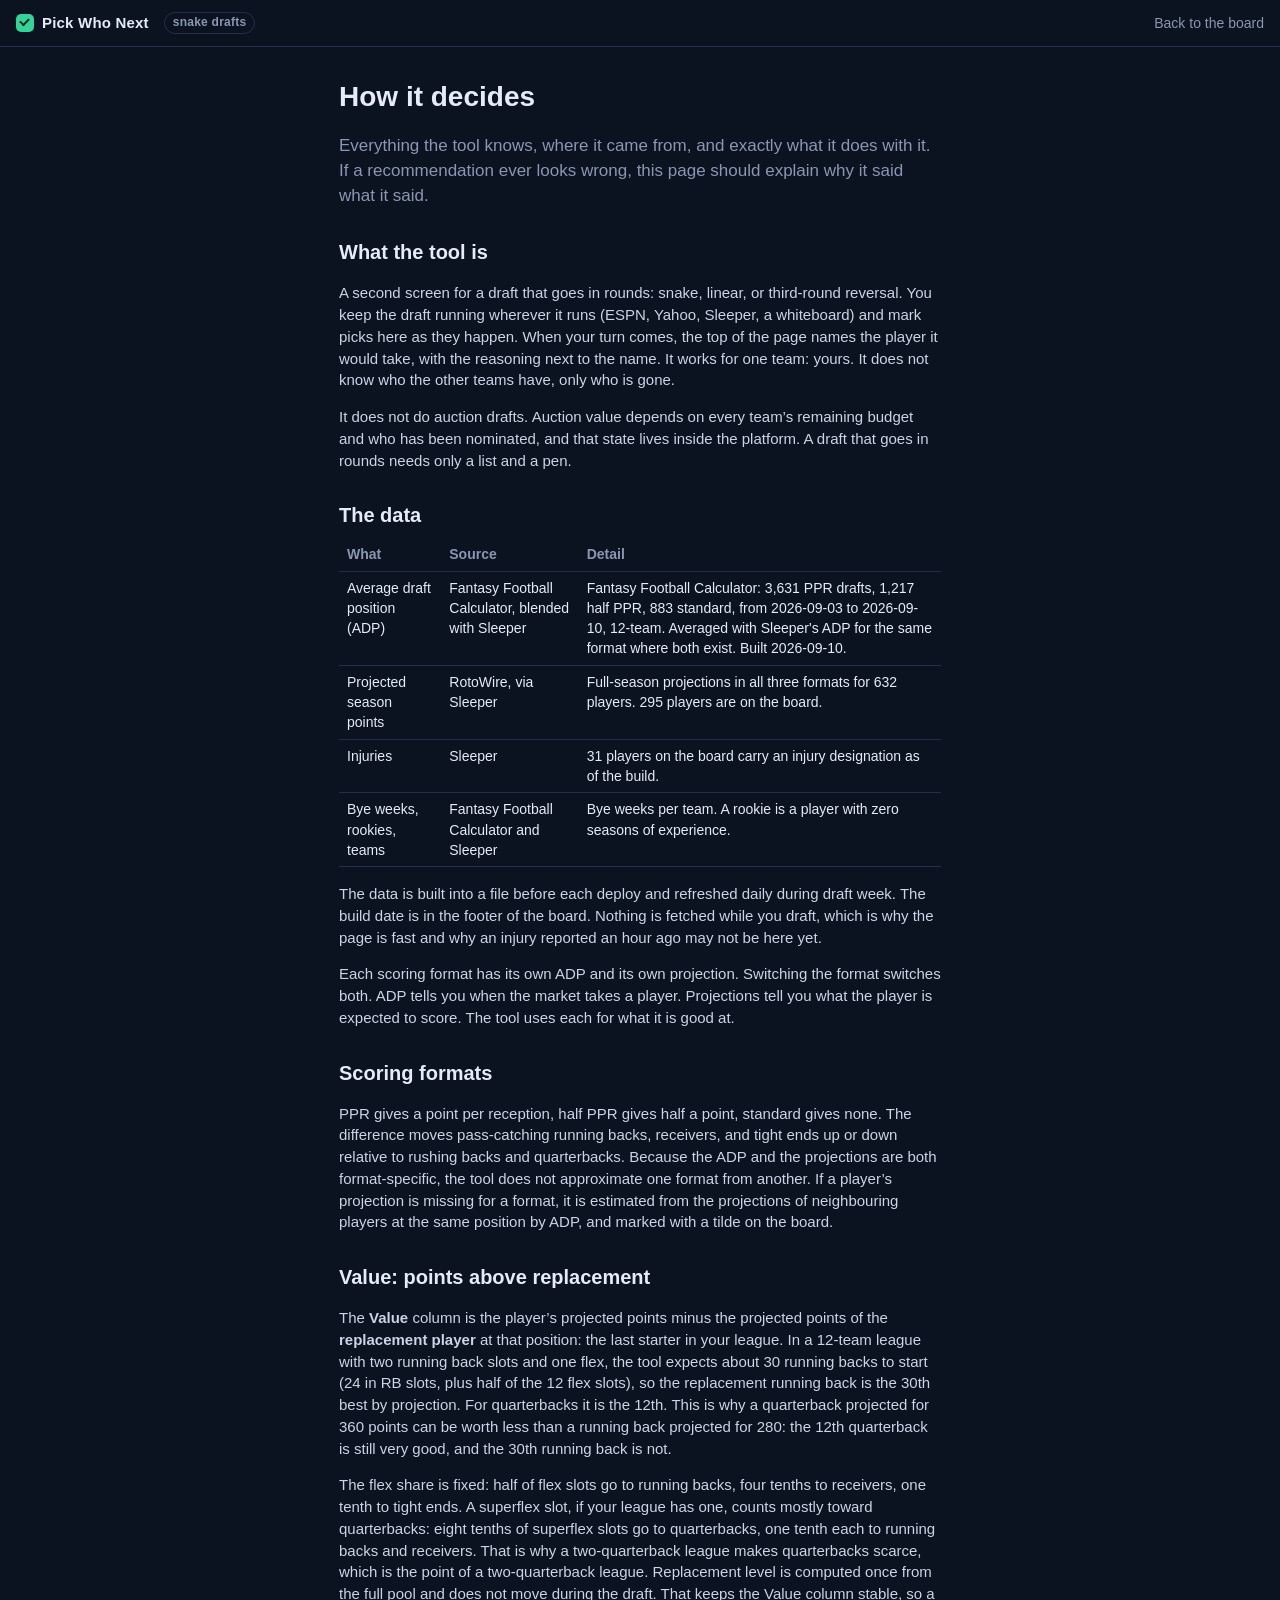
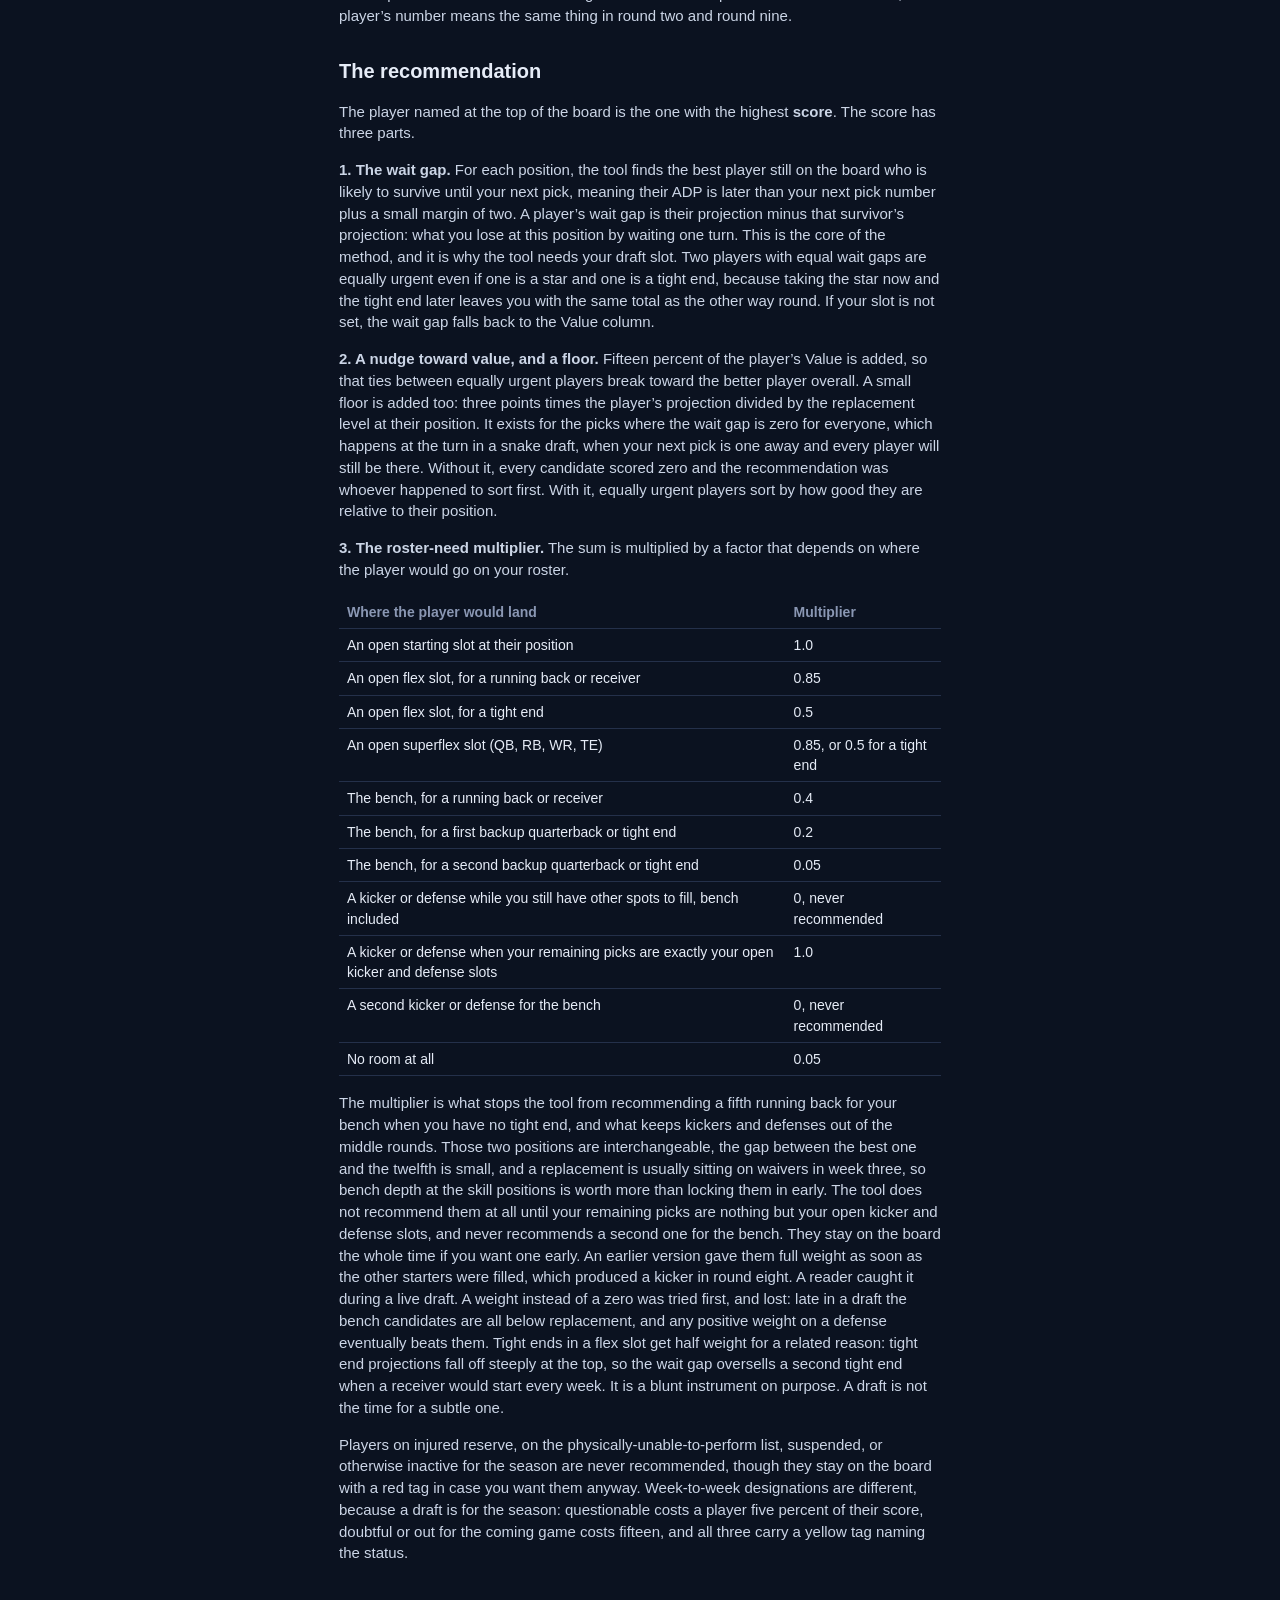
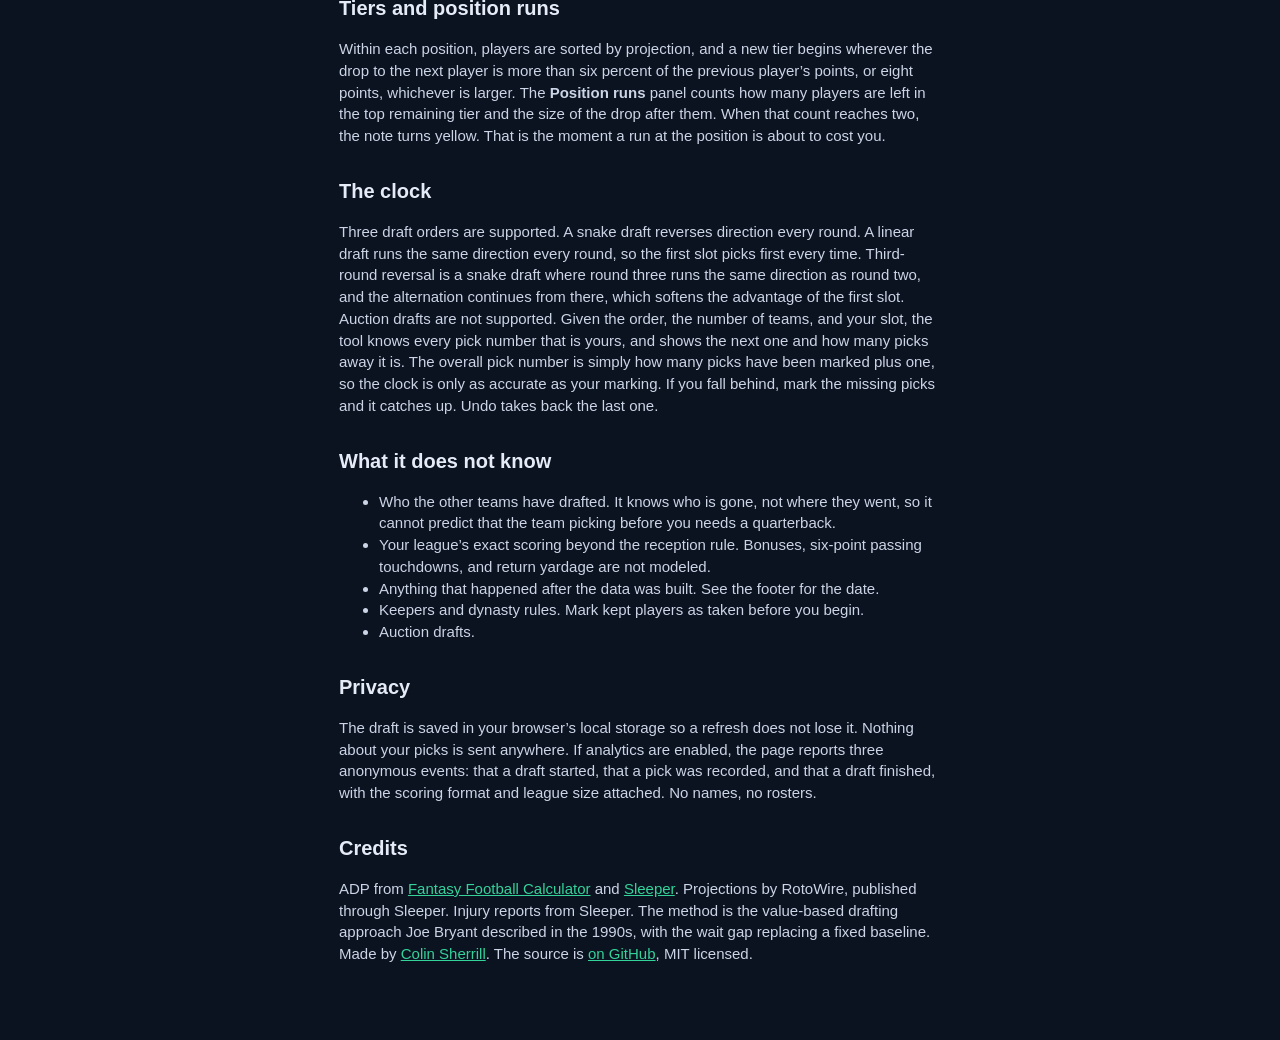
==== commit 325accf5: "Kickers and defenses last, a quality floor, and week-to-week injuries as a haircut From the original" ====
--- a/how.html
+++ b/how.html
@@ -42,21 +42,24 @@
   <h2>The recommendation</h2>
   <p>The player named at the top of the board is the one with the highest <b>score</b>. The score has three parts.</p>
   <p><b>1. The wait gap.</b> For each position, the tool finds the best player still on the board who is likely to survive until your next pick, meaning their ADP is later than your next pick number plus a small margin of two. A player&rsquo;s wait gap is their projection minus that survivor&rsquo;s projection: what you lose at this position by waiting one turn. This is the core of the method, and it is why the tool needs your draft slot. Two players with equal wait gaps are equally urgent even if one is a star and one is a tight end, because taking the star now and the tight end later leaves you with the same total as the other way round. If your slot is not set, the wait gap falls back to the Value column.</p>
-  <p><b>2. A nudge toward value.</b> Fifteen percent of the player&rsquo;s Value is added, so that ties between equally urgent players break toward the better player overall.</p>
+  <p><b>2. A nudge toward value, and a floor.</b> Fifteen percent of the player&rsquo;s Value is added, so that ties between equally urgent players break toward the better player overall. A small floor is added too: three points times the player&rsquo;s projection divided by the replacement level at their position. It exists for the picks where the wait gap is zero for everyone, which happens at the turn in a snake draft, when your next pick is one away and every player will still be there. Without it, every candidate scored zero and the recommendation was whoever happened to sort first. With it, equally urgent players sort by how good they are relative to their position.</p>
   <p><b>3. The roster-need multiplier.</b> The sum is multiplied by a factor that depends on where the player would go on your roster.</p>
   <table>
     <tr><th>Where the player would land</th><th>Multiplier</th></tr>
     <tr><td>An open starting slot at their position</td><td>1.0</td></tr>
-    <tr><td>An open flex slot (RB, WR, TE)</td><td>0.85</td></tr>
-    <tr><td>An open superflex slot (QB, RB, WR, TE)</td><td>0.85</td></tr>
-    <tr><td>The bench, for a running back or receiver</td><td>0.5</td></tr>
-    <tr><td>The bench, for a quarterback or tight end</td><td>0.35</td></tr>
-    <tr><td>A kicker or defense while any other starting slot is open</td><td>0.25</td></tr>
-    <tr><td>A kicker or defense once your other starters are set</td><td>1.0</td></tr>
+    <tr><td>An open flex slot, for a running back or receiver</td><td>0.85</td></tr>
+    <tr><td>An open flex slot, for a tight end</td><td>0.5</td></tr>
+    <tr><td>An open superflex slot (QB, RB, WR, TE)</td><td>0.85, or 0.5 for a tight end</td></tr>
+    <tr><td>The bench, for a running back or receiver</td><td>0.4</td></tr>
+    <tr><td>The bench, for a first backup quarterback or tight end</td><td>0.2</td></tr>
+    <tr><td>The bench, for a second backup quarterback or tight end</td><td>0.05</td></tr>
+    <tr><td>A kicker or defense while you still have other spots to fill, bench included</td><td>0, never recommended</td></tr>
+    <tr><td>A kicker or defense when your remaining picks are exactly your open kicker and defense slots</td><td>1.0</td></tr>
+    <tr><td>A second kicker or defense for the bench</td><td>0, never recommended</td></tr>
     <tr><td>No room at all</td><td>0.05</td></tr>
   </table>
-  <p>The multiplier is what stops the tool from recommending a fifth running back for your bench when you have no tight end, and what keeps kickers out of round four. It is a blunt instrument on purpose. A draft is not the time for a subtle one.</p>
-  <p>Players listed as out, on injured reserve, on the physically-unable-to-perform list, or suspended are never recommended, though they stay on the board with a red tag in case you want them anyway. Players listed as questionable lose five percent of their score and carry a yellow tag.</p>
+  <p>The multiplier is what stops the tool from recommending a fifth running back for your bench when you have no tight end, and what keeps kickers and defenses out of the middle rounds. Those two positions are interchangeable, the gap between the best one and the twelfth is small, and a replacement is usually sitting on waivers in week three, so bench depth at the skill positions is worth more than locking them in early. The tool does not recommend them at all until your remaining picks are nothing but your open kicker and defense slots, and never recommends a second one for the bench. They stay on the board the whole time if you want one early. An earlier version gave them full weight as soon as the other starters were filled, which produced a kicker in round eight. A reader caught it during a live draft. A weight instead of a zero was tried first, and lost: late in a draft the bench candidates are all below replacement, and any positive weight on a defense eventually beats them. Tight ends in a flex slot get half weight for a related reason: tight end projections fall off steeply at the top, so the wait gap oversells a second tight end when a receiver would start every week. It is a blunt instrument on purpose. A draft is not the time for a subtle one.</p>
+  <p>Players on injured reserve, on the physically-unable-to-perform list, suspended, or otherwise inactive for the season are never recommended, though they stay on the board with a red tag in case you want them anyway. Week-to-week designations are different, because a draft is for the season: questionable costs a player five percent of their score, doubtful or out for the coming game costs fifteen, and all three carry a yellow tag naming the status.</p>
 
   <h2>Tiers and position runs</h2>
   <p>Within each position, players are sorted by projection, and a new tier begins wherever the drop to the next player is more than six percent of the previous player&rsquo;s points, or eight points, whichever is larger. The <b>Position runs</b> panel counts how many players are left in the top remaining tier and the size of the drop after them. When that count reaches two, the note turns yellow. That is the moment a run at the position is about to cost you.</p>
